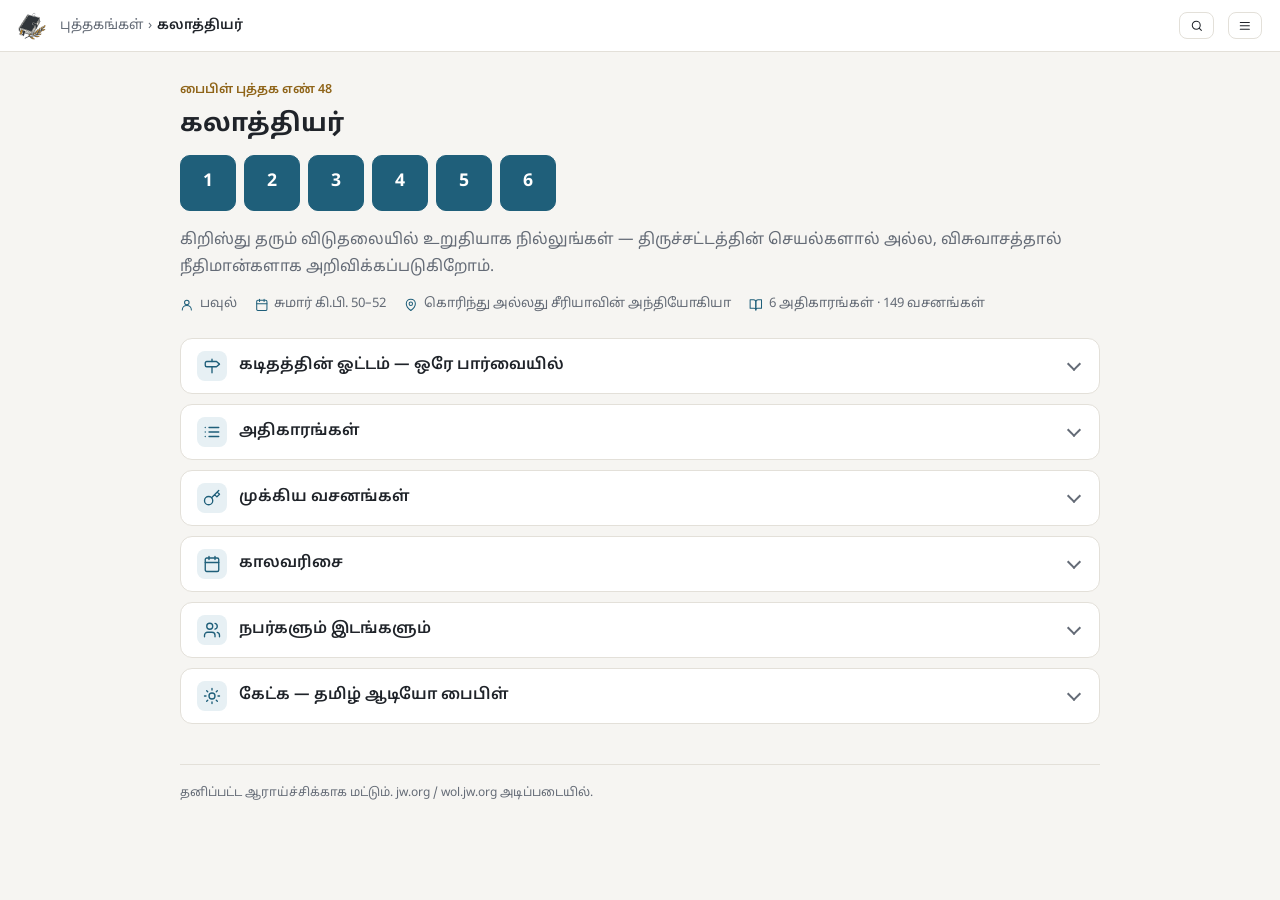
==== books/galatians/index.html @ 686ac588 "Menu (☰) replaces Aa: reload page and home buttons above the reading settings Co-Authored-By: Claude" ====
<!doctype html>
<html lang="ta">
<head>
<meta charset="utf-8">
<meta name="build" content="8e9b7fd8b3">
<meta name="viewport" content="width=device-width,initial-scale=1">
<title>கலாத்தியர் — ஆய்வு</title>
<meta name="description" content="கலாத்தியர் புத்தகம் — முழுக் கண்ணோட்டம்: வாதத்தின் ஓட்டம், அதிகாரங்கள், முக்கிய வசனங்கள், காலவரிசை, நபர்கள்">
<link rel="icon" type="image/png" href="../../assets/brand/favicon-64.png">
<link rel="manifest" href="../../manifest.webmanifest">
<meta name="theme-color" content="#f6f5f2">
<link rel="apple-touch-icon" href="../../assets/brand/apple-touch-icon.png">
<link rel="preconnect" href="https://fonts.googleapis.com"><link rel="preconnect" href="https://fonts.gstatic.com" crossorigin>
<link href="https://fonts.googleapis.com/css2?family=Noto+Sans+Tamil:wght@400;500;600;700&display=swap" rel="stylesheet">
<link rel="stylesheet" href="../../assets/style.css?v=4db9609f">
<script src="../../assets/app.js?v=6d97bc61"></script>
</head>
<body data-book="48">
<header class="bar"><a class="brand" href="../../" aria-label="முகப்பு"><img src="../../assets/brand/logo-96.png" alt="" width="28" height="28"></a><nav class="crumbs"><a class="c-home" href="../../">புத்தகங்கள்</a><span class="sep c-home">›</span><b>கலாத்தியர்</b></nav><div class="spacer"></div><button class="icon-btn" id="search-btn" aria-label="தேடு"><i data-i="search"></i></button><button class="icon-btn" id="reader-btn" aria-label="மெனு"><i data-i="menu"></i></button></header>
<main class="page">
<div class="book-hero">
  <div>
    <div class="eyebrow">பைபிள் புத்தக எண் 48</div>
    <h1>கலாத்தியர்</h1>
<nav class="chapters chapters-top" aria-label="அதிகாரங்கள்"><a href="1.html">1</a><a href="2.html">2</a><a href="3.html">3</a><a href="4.html">4</a><a href="5.html">5</a><a href="6.html">6</a></nav>
    <div id="continue" class="continue inline" hidden></div>
    <p class="lead">கிறிஸ்து தரும் விடுதலையில் உறுதியாக நில்லுங்கள் — திருச்சட்டத்தின் செயல்களால் அல்ல, விசுவாசத்தால் நீதிமான்களாக அறிவிக்கப்படுகிறோம்.</p>
    <div class="meta"><span><i data-i="user"></i>பவுல்</span><span><i data-i="calendar"></i>சுமார் கி.பி. 50–52</span><span><i data-i="pin"></i>கொரிந்து அல்லது சீரியாவின் அந்தியோகியா</span><span><i data-i="book"></i>6 அதிகாரங்கள் · 149 வசனங்கள்</span></div>
  </div>
</div>

<details class="sec"><summary><h2><i data-i="milestone"></i>கடிதத்தின் ஓட்டம் — ஒரே பார்வையில்</h2></summary>
<div class="sec-body"><div class="flow">
  <a class="flow-step" href="1.html"><small>அதிகாரங்கள் 1–2</small><b>பவுலின் அதிகாரம்</b><span>என் செய்தி மனிதரிடமிருந்து அல்ல, இயேசுவிடமிருந்து வந்தது. எருசலேம் “தூண்களும்” அதை ஏற்றுக்கொண்டார்கள். பேதுரு தடுமாறியபோதும் சத்தியம் மாறவில்லை.</span></a>
  <a class="flow-step" href="3.html"><small>அதிகாரங்கள் 3–4</small><b>திருச்சட்டம் அல்ல, விசுவாசம்</b><span>ஆபிரகாம் விசுவாசத்தால் நீதிமானானார். வாக்குக் கொடுக்கப்பட்ட சந்ததி கிறிஸ்து. திருச்சட்டம் ஒரு “பாதுகாவலர்” மட்டுமே. நாம் அடிமைகள் அல்ல, மகன்கள்.</span></a>
  <a class="flow-step" href="5.html"><small>அதிகாரங்கள் 5–6</small><b>சுதந்திரத்தை எப்படிப் பயன்படுத்துவது</b><span>சுதந்திரம் பாவத்துக்குச் சாக்கு அல்ல. கடவுளுடைய சக்தியின் கனிகள், ஒருவர் சுமையை ஒருவர் சுமப்பது, விதைப்பதையே அறுப்பது.</span></a>
</div>
<p class="small muted">அமைப்பு: <a class="src" data-src="si-48" href="https://wol.jw.org/ta/wol/d/r122/lp-tl/1101990109">si 217-220</a> <a class="src" data-src="nwtsty-48-1" href="https://wol.jw.org/en/wol/b/r1/lp-e/nwtsty/48/1">nwtsty</a></p></div>
</details>
<details class="sec"><summary><h2><i data-i="list"></i>அதிகாரங்கள்</h2></summary>
<div class="sec-body"><div class="ccards"><a class="ccard" href="1.html"><span class="cnum">1</span><div><h3>ஒரே ஒரு நல்ல செய்திதான் — அது கடவுளிடமிருந்து வந்தது</h3><p>பவுல் தன் அப்போஸ்தல அதிகாரத்தையும், தன் நல்ல செய்தி கிறிஸ்துவிடமிருந்து வந்தது என்பதையும் தன் வாழ்க்கையையே சான்றாக வைத்து நிரூபிக்கிறார்.</p></div></a><a class="ccard" href="2.html"><span class="cnum">2</span><div><h3>ஒரே நல்ல செய்தி, ஒரே சபை — விசுவாசத்தால் மட்டுமே நீதிமான்கள்</h3><p>எருசலேம் “தூண்கள்” பவுலின் செய்தியை ஏற்றுக்கொண்டார்கள்; அந்தியோகியாவில் பேதுரு தடுமாறியபோது பவுல் அவரைத் திருத்தினார்; பிறகு கடிதத்தின் மையக் கருத்து: திருச்சட்டத்தின் செயல்களால் அல்ல, கிறிஸ்துவின் மீதுள்ள விசுவாசத்தால்தான் நீதிமான்களாக ஏற்றுக்கொள்ளப்படுகிறோம்.</p></div></a><a class="ccard" href="3.html"><span class="cnum">3</span><div><h3>திருச்சட்டத்தால் அல்ல, விசுவாசத்தால் — வாக்குக் கொடுக்கப்பட்ட சந்ததி கிறிஸ்துதான்</h3><p>ஆபிரகாம் முதல் கிறிஸ்து வரை யெகோவா தன் வாக்குறுதியைக் காத்தார். திருச்சட்டம் அந்த வாக்குறுதியை ரத்து செய்யவில்லை; மக்களைக் கிறிஸ்துவிடம் வழிநடத்திய ஒரு “பாதுகாவலர்” மட்டுமே.</p></div></a><a class="ccard" href="4.html"><span class="cnum">4</span><div><h3>அடிமைகள் அல்ல, மகன்கள் — சுதந்திரப் பெண்ணின் பிள்ளைகள்</h3><p>குறித்த காலத்தில் கடவுள் தன் மகனை அனுப்பி, திருச்சட்டத்தின்கீழ் இருந்தவர்களை விடுவித்து மகன்களாகத் தத்தெடுத்தார். அப்படியிருக்க, மறுபடியும் அடிமைத்தனத்துக்கு ஏன் திரும்ப வேண்டும்? — ஒரு அப்பாவின் உருக்கத்தோடு பவுல் கேட்கிறார்.</p></div></a><a class="ccard" href="5.html"><span class="cnum">5</span><div><h3>சுதந்திரத்தில் உறுதியாக நில்லுங்கள் — கடவுளுடைய சக்தி காட்டுகிற வழியில் நடங்கள்</h3><p>திருச்சட்டத்தின் நுகத்தடிக்குத் திரும்ப வேண்டாம்; ஆனால் சுதந்திரத்தைப் பாவ ஆசைக்குச் சாக்காகவும் ஆக்க வேண்டாம். அன்பும், கடவுளுடைய சக்தியால் உண்டாகிற குணங்களும்தான் உண்மையான சுதந்திரத்தின் அடையாளம்.</p></div></a><a class="ccard" href="6.html"><span class="cnum">6</span><div><h3>ஒருவர் சுமையை ஒருவர் சுமப்போம் — விதைப்பதையே அறுப்போம்</h3><p>கிறிஸ்தவ விடுதலை சுயநலத்துக்கு அல்ல, அன்புக்கு. பவுல் கடிதத்தைத் தன் கைப்பட முடிக்கிறார்: விருத்தசேதனம் அல்ல, “புதிய படைப்பாக” ஆவதுதான் முக்கியம்.</p></div></a></div></div>
</details>
<details class="sec"><summary><h2><i data-i="key"></i>முக்கிய வசனங்கள்</h2></summary>
<div class="sec-body"><div class="keyverses">
  <div class="card"><b>1:8</b> வேறொரு நல்ல செய்தியைச் சொல்பவன் — தேவதூதனே ஆனாலும் — சபிக்கப்பட்டவன்.</div>
  <div class="card"><b>2:16</b> திருச்சட்டத்தின் செயல்களால் அல்ல, கிறிஸ்து இயேசுவின் மேலுள்ள விசுவாசத்தால் நீதிமான்களாக அறிவிக்கப்படுகிறோம்.</div>
  <div class="card"><b>2:20</b> கடவுளுடைய மகன் என்மேல் அன்பு காட்டி எனக்காகத் தன்னையே கொடுத்தார்.</div>
  <div class="card"><b>3:16, 29</b> வாக்குக் கொடுக்கப்பட்ட சந்ததி கிறிஸ்து; கிறிஸ்துவுக்குச் சொந்தமானவர்களும் ஆபிரகாமின் சந்ததி.</div>
  <div class="card"><b>4:4</b> குறித்த காலம் வந்தபோது கடவுள் தன் மகனை அனுப்பினார்.</div>
  <div class="card"><b>5:1</b> சுதந்திரமாக இருப்பதற்காகத்தான் கிறிஸ்து நம்மை விடுதலை செய்தார்; உறுதியாக நிலைத்திருங்கள்.</div>
  <div class="card"><b>5:22, 23</b> கடவுளுடைய சக்தியால் உண்டாகும் குணங்கள் — அன்பு, சந்தோஷம், சமாதானம்…</div>
  <div class="card"><b>6:2, 5</b> ஒருவருடைய பாரத்தை ஒருவர் சுமந்துகொள்ளுங்கள்… ஒவ்வொருவரும் தன்னுடைய சுமையைச் சுமக்க வேண்டும்.</div>
  <div class="card"><b>6:7</b> ஒருவன் எதை விதைக்கிறானோ அதையே அறுவடை செய்வான்.</div>
</div>
<p class="small muted">வசன எண்ணைத் தொட்டால் முழு வசனம் தெரியும் (புதிய உலக மொழிபெயர்ப்பு).</p></div>
</details>
<details class="sec"><summary><h2><i data-i="calendar"></i>காலவரிசை</h2></summary>
<div class="sec-body"><div class="card"><ol class="timeline">
  <li><div class="when">~33–34</div><div class="what"><b>தமஸ்கு வழியில் சவுல் மாறுகிறார்</b><span>கலா 1:15, 16 · அப் 9</span></div></li>
  <li><div class="when">~36</div><div class="what"><b>எருசலேம்: கேபாவோடு 15 நாட்கள்</b><span>கலா 1:18</span></div></li>
  <li><div class="when">~47–48</div><div class="what"><b>முதல் மிஷனரி பயணம் — கலாத்திய சபைகள் உருவாகின்றன</b><span>அப் 13, 14</span></div></li>
  <li><div class="when">~49</div><div class="what"><b>எருசலேம் தீர்மானம்; அந்தியோகியாவில் பேதுருவைத் திருத்துதல்</b><span>கலா 2:1-14 · அப் 15</span></div></li>
  <li class="key"><div class="when">~50–52</div><div class="what"><b>கலாத்தியர் கடிதம் எழுதப்படுகிறது</b><span>கொரிந்து அல்லது சீரியாவின் அந்தியோகியா</span></div></li>
</ol></div></div>
</details>
<details class="sec"><summary><h2><i data-i="users"></i>நபர்களும் இடங்களும்</h2></summary>
<div class="sec-body"><p class="small muted">படத்தைத் தொட்டால் விவரங்கள் தெரியும்.</p>
<h3 class="pgroup">நபர்கள்</h3><div class="pgrid"><button class="pcard" data-person="paul"><img class="avatar" data-person="paul" data-role="good" src="../../assets/icons/people/paul.jpg" alt="" loading="lazy"><span>பவுல்</span></button><button class="pcard" data-person="peter"><img class="avatar" data-person="peter" data-role="good" src="../../assets/icons/people/peter.jpg" alt="" loading="lazy"><span>கேபா</span></button><button class="pcard" data-person="james"><img class="avatar" data-person="james" data-role="good" src="../../assets/icons/people/james.jpg" alt="" loading="lazy"><span>யாக்கோபு</span></button><button class="pcard" data-person="barnabas"><img class="avatar" data-person="barnabas" data-role="good" src="../../assets/icons/people/barnabas.jpg" alt="" loading="lazy"><span>பர்னபா</span></button><button class="pcard" data-person="ananias"><img class="avatar" data-person="ananias" data-role="good" src="../../assets/icons/people/ananias.jpg" alt="" loading="lazy"><span>அனனியா</span></button><button class="pcard" data-person="titus"><img class="avatar" data-person="titus" data-role="good" src="../../assets/icons/people/titus.jpg" alt="" loading="lazy"><span>தீத்து</span></button><button class="pcard" data-person="john"><img class="avatar" data-person="john" data-role="good" src="../../assets/icons/people/john.jpg" alt="" loading="lazy"><span>யோவான்</span></button><button class="pcard" data-person="abraham"><img class="avatar" data-person="abraham" data-role="good" src="../../assets/icons/people/abraham.jpg" alt="" loading="lazy"><span>ஆபிரகாம்</span></button><button class="pcard" data-person="moses"><img class="avatar" data-person="moses" data-role="good" src="../../assets/icons/people/moses.jpg" alt="" loading="lazy"><span>மோசே</span></button><button class="pcard" data-person="sarah"><img class="avatar" data-person="sarah" data-role="good" src="../../assets/icons/people/sarah.jpg" alt="" loading="lazy"><span>சாராள்</span></button><button class="pcard" data-person="hagar"><img class="avatar" data-person="hagar" data-role="neutral" src="../../assets/icons/people/hagar.jpg" alt="" loading="lazy"><span>ஆகார்</span></button><button class="pcard" data-person="ishmael"><img class="avatar" data-person="ishmael" data-role="bad" src="../../assets/icons/people/ishmael.jpg" alt="" loading="lazy"><span>இஸ்மவேல்</span></button><button class="pcard" data-person="isaac"><img class="avatar" data-person="isaac" data-role="good" src="../../assets/icons/people/isaac.jpg" alt="" loading="lazy"><span>ஈசாக்கு</span></button><button class="pcard" data-person="judaizers"><img class="avatar" data-person="judaizers" data-role="bad" src="../../assets/icons/people/judaizers.jpg" alt="" loading="lazy"><span>யூத மதவாதிகள்</span></button></div><h3 class="pgroup">இடங்கள்</h3><div class="pgrid"><button class="pcard" data-person="galatia"><img class="avatar place" data-person="galatia" data-role="neutral" src="../../assets/icons/places/galatia.jpg" alt="" loading="lazy"><span>கலாத்தியா</span></button><button class="pcard" data-person="arabia"><img class="avatar place" data-person="arabia" data-role="neutral" src="../../assets/icons/places/arabia.jpg" alt="" loading="lazy"><span>அரேபியா</span></button><button class="pcard" data-person="damascus"><img class="avatar place" data-person="damascus" data-role="neutral" src="../../assets/icons/places/damascus.jpg" alt="" loading="lazy"><span>தமஸ்கு</span></button><button class="pcard" data-person="jerusalem"><img class="avatar place" data-person="jerusalem" data-role="neutral" src="../../assets/icons/places/jerusalem.jpg" alt="" loading="lazy"><span>எருசலேம்</span></button><button class="pcard" data-person="tarsus"><img class="avatar place" data-person="tarsus" data-role="neutral" src="../../assets/icons/places/tarsus.jpg" alt="" loading="lazy"><span>தர்சு</span></button><button class="pcard" data-person="antioch"><img class="avatar place" data-person="antioch" data-role="neutral" src="../../assets/icons/places/antioch.jpg" alt="" loading="lazy"><span>அந்தியோகியா</span></button><button class="pcard" data-person="sinai"><img class="avatar place" data-person="sinai" data-role="neutral" src="../../assets/icons/places/sinai.jpg" alt="" loading="lazy"><span>சீனாய் மலை</span></button><button class="pcard" data-person="lystra"><img class="avatar place" data-person="lystra" data-role="neutral" src="../../assets/icons/places/lystra.jpg" alt="" loading="lazy"><span>லீஸ்திரா</span></button></div></div>
</details>
<details class="sec"><summary><h2><i data-i="sun"></i>கேட்க — தமிழ் ஆடியோ பைபிள்</h2></summary>
<div class="sec-body"><div class="audio-list" id="audio-list"></div>
<p class="small muted">ஆடியோ: jw.org — புதிய உலக மொழிபெயர்ப்பு (தமிழ்).</p></div>
</details>
<footer>தனிப்பட்ட ஆராய்ச்சிக்காக மட்டும். jw.org / wol.jw.org அடிப்படையில்.</footer>
</main>
</body>
</html>
---- assets/style.css ----
/* ================= tokens ================= */
:root{
  --bg:#f6f5f2; --pane:#ffffff; --soft:#f1efea; --text:#1f2329; --muted:#646b76; --line:#e3e0d9;
  --accent:#1f5f7a; --accent-soft:#e7f0f4; --gold:#8f6418; --gold-soft:#f6eedd; --hl:#fff3cf;
  --warn:#94402e; --warn-soft:#f7e6e1; --ok:#2f6b4f; --ok-soft:#e5f1ea;
  --map-sea:#dbe9f0; --map-land:#f1ede3; --map-line:#a9b4bd;
  --sans:'Noto Sans Tamil',system-ui,sans-serif; --fs:15.5px; --lh:1.75; --r:12px;
}
:root[data-theme="sepia"]{--bg:#efe6d2;--pane:#f8f1e1;--soft:#ebe0c7;--text:#3b2f22;--muted:#6e5f4b;--line:#dccdae;--accent:#7a4a1f;--accent-soft:#efe1c6;--gold:#8a5a12;--gold-soft:#efe0bf;--hl:#f3dfa6;--warn:#8e3b22;--warn-soft:#f0d9c8;--ok:#4f6a2f;--ok-soft:#e5e6c8;--map-sea:#e3dcc4;--map-land:#f8f1de;--map-line:#b9a888}
@media (prefers-color-scheme:dark){:root:not([data-theme]){--bg:#121519;--pane:#191d22;--soft:#21262d;--text:#e4e7eb;--muted:#99a2ad;--line:#2c323a;--accent:#7cc0d8;--accent-soft:#16303a;--gold:#d8b062;--gold-soft:#2d2617;--hl:#3a3220;--warn:#ee9c86;--warn-soft:#3a231d;--ok:#8fcfa9;--ok-soft:#18302a;--map-sea:#1d2c35;--map-land:#262a2f;--map-line:#45505a}}
:root[data-theme="dark"]{--bg:#121519;--pane:#191d22;--soft:#21262d;--text:#e4e7eb;--muted:#99a2ad;--line:#2c323a;--accent:#7cc0d8;--accent-soft:#16303a;--gold:#d8b062;--gold-soft:#2d2617;--hl:#3a3220;--warn:#ee9c86;--warn-soft:#3a231d;--ok:#8fcfa9;--ok-soft:#18302a;--map-sea:#1d2c35;--map-land:#262a2f;--map-line:#45505a}
:root[data-size="1"]{--fs:14px} :root[data-size="3"]{--fs:17px} :root[data-size="4"]{--fs:18.5px}
:root[data-spacing="relaxed"]{--lh:2}

/* ================= base ================= */
*{box-sizing:border-box}
html,body{height:100%}
body{margin:0;background:var(--bg);color:var(--text);font:400 var(--fs)/var(--lh) var(--sans);-webkit-text-size-adjust:100%}
body.noscroll{overflow:hidden}
a{color:var(--accent);text-underline-offset:3px}
h1,h2,h3,h4{line-height:1.45;font-weight:700}
p{margin:.6em 0}
img{max-width:100%;height:auto;display:block}
.muted{color:var(--muted)} .small{font-size:.86em}
.i{width:1.05em;height:1.05em;stroke:currentColor;fill:none;stroke-width:1.8;stroke-linecap:round;stroke-linejoin:round;vertical-align:-.16em;flex:none}

/* ================= app bar ================= */
.bar{position:sticky;top:0;z-index:30;display:flex;align-items:center;gap:14px;height:52px;padding:0 18px;background:var(--pane);border-bottom:1px solid var(--line)}
.crumbs{font-size:13.5px;color:var(--muted);white-space:nowrap;overflow:hidden;text-overflow:ellipsis}
.crumbs a{color:var(--muted);text-decoration:none}
.crumbs a:hover{color:var(--accent)}
.crumbs b{color:var(--text);font-weight:600}
.chsel{display:flex;gap:4px}
.chsel a,.chsel span{width:30px;height:30px;display:grid;place-items:center;border-radius:8px;font:600 13px var(--sans);text-decoration:none;color:var(--muted)}
.chsel a:hover{background:var(--soft)}
.chsel a.on{background:var(--accent);color:var(--pane)}
.chsel span{opacity:.35}
.spacer{flex:1}
.icon-btn{display:inline-flex;align-items:center;gap:6px;border:1px solid var(--line);background:var(--pane);color:var(--text);border-radius:8px;padding:6px 10px;font:500 13px var(--sans);cursor:pointer;line-height:1.2}
.icon-btn:hover{border-color:var(--accent);color:var(--accent)}
.icon-btn.ghost{border-color:transparent;background:transparent}

/* reader panel */
.reader-panel{position:fixed;right:16px;top:58px;z-index:60;max-height:calc(100vh - 80px);overflow:auto;width:min(320px,calc(100vw - 32px));background:var(--pane);border:1px solid var(--line);border-radius:var(--r);box-shadow:0 12px 40px rgba(0,0,0,.16);padding:14px;font-size:14px;line-height:1.4}
.rp-row{display:flex;flex-direction:column;gap:6px;margin-bottom:12px}
.rp-row:last-child{margin-bottom:0}
.rp-label{font-size:12px;color:var(--muted);font-weight:600}
.seg{display:flex;border:1px solid var(--line);border-radius:8px;overflow:hidden}
.seg button{flex:1;border:0;background:transparent;color:var(--text);padding:7px 4px;font:inherit;cursor:pointer;border-right:1px solid var(--line)}
.seg button:last-child{border-right:0}
.seg button.on{background:var(--accent);color:var(--pane)}
.seg .fs1{font-size:12px}.seg .fs2{font-size:14px}.seg .fs3{font-size:16px}.seg .fs4{font-size:18px}

/* ================= two-pane shell ================= */
body.app{display:flex;flex-direction:column;height:100vh;height:100dvh;overflow:hidden}
.shell{flex:1;display:grid;grid-template-columns:minmax(320px,36%) 1fr;min-height:0}
.verses{border-right:1px solid var(--line);background:var(--pane);overflow:auto;min-height:0}
.content{overflow:auto;min-height:0}
.pane-head{position:sticky;top:0;z-index:2;background:var(--pane);border-bottom:1px solid var(--line);padding:10px 20px;display:flex;align-items:center;gap:10px;font-size:13px;color:var(--muted)}
.pane-head b{color:var(--text);font-weight:600}
.pane-head a{margin-left:auto;display:inline-flex;gap:5px;align-items:center;text-decoration:none;font-size:12.5px}
.vgroup{padding:4px 20px 8px}
.vgroup-title{font-weight:600;font-size:12px;color:var(--gold);margin:14px 0 4px;letter-spacing:.02em}
.verse{display:flex;gap:10px;padding:6px 10px;margin:0 -10px;border-radius:8px;cursor:pointer;transition:background .15s}
.verse:hover{background:var(--soft)}
.verse.hl{background:var(--hl)}
.verse .n{font-weight:700;font-size:11.5px;line-height:2.4;color:var(--accent);min-width:18px;text-align:right;flex:none}
.verse p{margin:0}

.chead{position:sticky;top:0;z-index:5;background:var(--bg);padding:18px 32px 0}
.chead h1{margin:0;font-size:1.35em}
.chead .lead{margin:2px 0 0;color:var(--muted);font-size:.9em}
.tabs{display:flex;gap:2px;margin-top:12px;border-bottom:1px solid var(--line);overflow-x:auto;scrollbar-width:none}
.tabs::-webkit-scrollbar{display:none}
.tabs button{border:0;background:none;padding:9px 11px;font:600 13.5px var(--sans);color:var(--muted);border-bottom:2px solid transparent;margin-bottom:-1px;cursor:pointer;white-space:nowrap;display:inline-flex;gap:6px;align-items:center}
.tabs button:hover{color:var(--text)}
.tabs button.on{color:var(--accent);border-color:var(--accent)}
.tabs .mob{display:none}
.view{display:none;padding:18px 32px 64px;max-width:920px}
.view.on{display:block}
.view>h2{font-size:1.12em;margin:1.8em 0 .5em;display:flex;align-items:center;gap:8px}
.view>h2:first-child{margin-top:.4em}
.view>h2 .i{color:var(--accent)}
.view h3{font-size:1em;margin:1.4em 0 .4em}
.intro{color:var(--muted);font-size:.92em;margin-top:0}

@media (max-width:860px){
  .shell{grid-template-columns:1fr}
  .verses{display:none}
  .tabs .mob{display:inline-flex}
  .chead{padding:10px 16px 0}
  .chead h1{font-size:1.08em}
  .chead .lead{display:none}
  .view{padding:14px 16px 64px}
  .chsel{display:none}
  .bar{padding:0 12px;gap:8px}
  .mob-back{display:flex!important}
}
.mob-back{display:none;position:sticky;bottom:0;padding:10px 16px;background:var(--pane);border-top:1px solid var(--line)}

/* ================= blocks ================= */
.card{background:var(--pane);border:1px solid var(--line);border-radius:var(--r);padding:16px 18px;margin:12px 0}
.label{font-weight:700;font-size:.78em;color:var(--gold);display:block;letter-spacing:.02em}
.callout{border-left:3px solid var(--accent);background:var(--accent-soft);padding:10px 14px;border-radius:0 8px 8px 0;margin:14px 0}
.callout.gold{border-color:var(--gold);background:var(--gold-soft)}
.callout.warn{border-color:var(--warn);background:var(--warn-soft)}
.callout.ok{border-color:var(--ok);background:var(--ok-soft)}
.callout>b:first-child{display:flex;align-items:center;gap:6px;font-size:.88em;margin-bottom:2px}
.grid2{display:grid;grid-template-columns:repeat(auto-fit,minmax(min(100%,260px),1fr));gap:10px}
.grid2 .card{margin:0}
.kp{display:flex;gap:12px}
.kp .num{font-weight:700;font-size:.85em;color:var(--accent);min-width:22px;line-height:1.9}
.kp h4{margin:0 0 2px;font-size:.95em}
.kp p{margin:0;font-size:.9em;color:var(--muted)}
.structure{display:flex;border-radius:10px;overflow:hidden;border:1px solid var(--line);margin:10px 0;font-size:12.5px;line-height:1.35}
.structure button{border:0;font:inherit;text-align:left;padding:9px 10px;background:var(--pane);color:var(--text);border-right:1px solid var(--line);cursor:pointer}
.structure button:nth-child(even){background:var(--soft)}
.structure button:last-child{border-right:0}
.structure button:hover{color:var(--accent)}
.structure b{display:block;color:var(--accent)}
@media(max-width:560px){.structure{flex-direction:column}.structure button{flex:auto!important;border-right:0;border-bottom:1px solid var(--line)}}
.facts{display:grid;gap:10px;grid-template-columns:repeat(auto-fit,minmax(min(100%,240px),1fr));margin:12px 0}
.fact{display:flex;gap:12px;background:var(--pane);border:1px solid var(--line);border-radius:var(--r);padding:12px 14px;min-width:0}
.fact .i{width:20px;height:20px;color:var(--accent);margin-top:3px}
.fact small{display:block;font-weight:600;font-size:11.5px;color:var(--muted)}
.fact div{font-size:.92em;line-height:1.6;min-width:0}

/* story (question chapters) */
.story{counter-reset:st}
.st{background:var(--pane);border:1px solid var(--line);border-radius:var(--r);margin:14px 0;overflow:hidden}
.st-head{display:flex;gap:12px;align-items:flex-start;padding:14px 18px 0}
.st-head .q{counter-increment:st;flex:none;width:30px;height:30px;border-radius:50%;background:var(--accent);color:var(--pane);display:grid;place-items:center;font-weight:700;font-size:13px;margin-top:2px}
.st-head .q::before{content:counter(st)}
.st-head h3{margin:0;font-size:1.02em}
.st-head .when{display:block;font-size:12px;color:var(--gold);font-weight:600}
.st-body{padding:2px 18px 14px 60px}
.st-body p{margin:.5em 0}
.st-body figure{margin:10px 0}
.evidence{display:flex;flex-wrap:wrap;gap:6px;margin:10px 0 2px;font-size:12.5px;align-items:center}
.evidence>span{color:var(--muted);font-weight:600}
.reflect{display:flex;gap:8px;align-items:flex-start;background:var(--gold-soft);border-radius:8px;padding:8px 12px;margin-top:10px;font-size:.93em}
.reflect .i{color:var(--gold);margin-top:5px}
@media (max-width:600px){.st-body{padding-left:18px}}

/* Jehovah qualities */
.quality{display:grid;grid-template-columns:44px 1fr;gap:14px;background:var(--pane);border:1px solid var(--line);border-radius:var(--r);padding:14px 16px;margin:10px 0}
.quality .qi{width:44px;height:44px;border-radius:12px;background:var(--accent-soft);color:var(--accent);display:grid;place-items:center}
.quality .qi .i{width:22px;height:22px}
.quality h3{margin:0;font-size:1em}
.quality p{margin:.35em 0;font-size:.95em}
.quality .tag{font-size:12px;color:var(--gold);font-weight:600}

/* chain */
.chain{list-style:none;padding:0;margin:14px 0}
.chain li{position:relative;padding:0 0 16px 44px}
.chain li::before{content:"";position:absolute;left:15px;top:30px;bottom:0;width:2px;background:var(--line)}
.chain li:last-child::before{display:none}
.chain .dot{position:absolute;left:0;top:0;width:32px;height:32px;border-radius:50%;display:grid;place-items:center;background:var(--accent-soft);color:var(--accent);border:1px solid var(--line)}
.chain .dot .i{width:16px;height:16px}
.chain li.here .dot{background:var(--accent);color:var(--pane)}
.chain b{display:block}
.chain span{font-size:.92em;color:var(--muted)}

/* connections */
.links{display:grid;gap:8px;margin:10px 0}
.link-row{display:grid;grid-template-columns:170px 1fr;gap:14px;padding:10px 14px;background:var(--pane);border:1px solid var(--line);border-radius:10px;font-size:.93em}
.link-row>b{color:var(--accent)}
@media (max-width:600px){.link-row{grid-template-columns:1fr;gap:2px}}

/* verse study */
.part{display:flex;align-items:baseline;gap:10px;margin:1.6em 0 .3em;font-weight:600}
.part:first-of-type{margin-top:.6em}
.part small{font-weight:700;font-size:11.5px;color:var(--gold)}
details.vs{background:var(--pane);border:1px solid var(--line);border-radius:var(--r);margin:8px 0;scroll-margin-top:140px;transition:border-color .15s,box-shadow .15s}
details.vs.hl{border-color:var(--accent);box-shadow:0 0 0 3px var(--accent-soft)}
details.vs>summary{cursor:pointer;list-style:none;padding:12px 16px;display:flex;gap:12px;align-items:baseline}
details.vs>summary::-webkit-details-marker{display:none}
details.vs>summary::after{content:"";margin-left:auto;width:7px;height:7px;border-right:2px solid var(--muted);border-bottom:2px solid var(--muted);transform:rotate(45deg);flex:none;position:relative;top:-3px}
details.vs[open]>summary::after{transform:rotate(-135deg);top:2px}
.vref{font-weight:700;font-size:12.5px;color:var(--accent);white-space:nowrap;min-width:52px}
.vtitle{font-weight:600}
.vbody{padding:2px 18px 14px 80px;font-size:.96em}
.vbody h4{margin:1em 0 .2em;font-size:.8em;letter-spacing:.02em;color:var(--gold)}
.vbody ul{padding-left:1.1em;margin:.3em 0}
.vbody li{margin:.3em 0}
@media (max-width:600px){.vbody{padding-left:16px}}
.greek{background:var(--soft);border-radius:8px;padding:9px 12px;margin:10px 0;font-size:.94em}
.gw{font-weight:700;font-style:italic}
.quote{border-left:3px solid var(--gold);padding:2px 12px;margin:12px 0;font-weight:500}

/* figures & map */
figure{margin:14px 0;background:var(--pane);border:1px solid var(--line);border-radius:var(--r);overflow:hidden}
figure img{width:100%;background:var(--soft)}
figcaption{padding:10px 14px;font-size:.85em;color:var(--muted);line-height:1.6}
figcaption b{color:var(--text);display:block}
.fig-row{display:grid;grid-template-columns:repeat(auto-fit,minmax(min(100%,260px),1fr));gap:12px;margin:14px 0}
.fig-row figure{margin:0}
.map-svg{display:block;width:100%;height:auto;background:var(--map-sea)}
.map-svg .land{fill:var(--map-land);stroke:var(--map-line);stroke-width:1.2}
.map-svg .region{font:600 20px var(--sans);fill:var(--muted);letter-spacing:.12em}
.map-svg .city circle{fill:var(--pane);stroke:var(--text);stroke-width:2.5;r:7px}
.map-svg .city text{font:600 23px var(--sans);fill:var(--text);paint-order:stroke;stroke:var(--map-land);stroke-width:4px;stroke-linejoin:round}
.map-svg .city.sea text{stroke:var(--map-sea)}
.map-svg .city.later circle{fill:var(--gold);stroke:var(--gold)}
.map-svg .route{fill:none;stroke:var(--accent);stroke-width:4;stroke-dasharray:7 6}
.map-svg .route.r2{stroke:var(--warn)}
.map-svg .step circle{fill:var(--accent);r:16px}
.map-svg .step.r2 circle{fill:var(--warn)}
.map-svg .step text{font:700 19px var(--sans);fill:#fff;text-anchor:middle;dominant-baseline:central}
.map-legend{list-style:none;margin:0;padding:10px 14px;display:grid;gap:6px;font-size:.88em;border-top:1px solid var(--line)}
.map-legend li{display:flex;gap:10px;align-items:baseline}
.map-legend .n{flex:none;width:22px;height:22px;border-radius:50%;background:var(--accent);color:#fff;font:700 12px/22px var(--sans);text-align:center}
.map-legend .n.r2{background:var(--warn)} .map-legend .n.g{background:var(--gold)}

/* timeline */
.timeline{list-style:none;padding:0;margin:0;position:relative}
.timeline::before{content:"";position:absolute;left:83px;top:8px;bottom:8px;width:2px;background:var(--line)}
.timeline li{position:relative;display:grid;grid-template-columns:72px 1fr;gap:24px;padding:0 0 16px}
.timeline li::before{content:"";position:absolute;left:77px;top:9px;width:10px;height:10px;border-radius:50%;background:var(--bg);border:2px solid var(--accent)}
.timeline li.key::before{background:var(--gold);border-color:var(--gold);width:14px;height:14px;left:75px;top:7px}
.timeline li.ch::before{background:var(--accent)}
.timeline .when{font-weight:700;font-size:12.5px;color:var(--accent);text-align:right;padding-top:2px}
.timeline li.key .when{color:var(--gold)}
.timeline .what b{display:block}
.timeline .what span{font-size:.88em;color:var(--muted)}

/* tables & qa */
.table-wrap{overflow-x:auto;border:1px solid var(--line);border-radius:var(--r);background:var(--pane)}
table{border-collapse:collapse;width:100%;font-size:.9em}
th,td{border-bottom:1px solid var(--line);padding:8px 12px;text-align:left;vertical-align:top}
tr:last-child td{border-bottom:0}
th{background:var(--soft);font-size:12px}
details.qa{border-bottom:1px solid var(--line);padding:10px 0}
details.qa:last-child{border-bottom:0}
details.qa summary{cursor:pointer;font-weight:600}
details.qa p{color:var(--muted);margin:.4em 0 0}

/* refs & sources */
a.ref{text-decoration:none;border-bottom:1px dotted currentColor;white-space:nowrap}
a.ref:hover{border-bottom-style:solid}
.src{display:inline-flex;align-items:center;gap:4px;font:500 11px/1.7 var(--sans);padding:0 7px;margin:0 2px;border-radius:6px;background:var(--soft);border:1px solid var(--line);color:var(--muted);text-decoration:none;white-space:nowrap;vertical-align:.1em}
a.src:hover{color:var(--accent);border-color:var(--accent)}

/* popup */
.pop{position:fixed;inset:0;z-index:100;display:flex;align-items:center;justify-content:center;padding:16px}
.pop[hidden]{display:none}
.pop-backdrop{position:absolute;inset:0;background:rgba(10,14,18,.4)}
.pop-card{position:relative;width:min(600px,100%);max-height:78vh;display:flex;flex-direction:column;background:var(--pane);color:var(--text);border-radius:14px;box-shadow:0 20px 60px rgba(0,0,0,.3);animation:popin .15s ease-out;font-size:15px;line-height:1.75}
@keyframes popin{from{transform:translateY(6px);opacity:0}to{transform:none;opacity:1}}
.pop-head{display:flex;align-items:center;gap:10px;padding:10px 10px 10px 18px;border-bottom:1px solid var(--line)}
.pop-title{flex:1;display:flex;align-items:center;gap:8px;font-weight:600;font-size:14px;color:var(--accent)}
.pop-body{padding:6px 20px 8px;overflow-y:auto}
.pop-h{margin:.6em 0 .2em;font-size:15px}
.pv{margin:.55em 0}
.pv sup{font-weight:700;font-size:11px;color:var(--accent);margin-right:5px}
.pop-note{font-size:12px;color:var(--muted)}
.pop-foot{padding:10px 16px;border-top:1px solid var(--line);display:flex;justify-content:flex-end}
.btn{display:inline-flex;align-items:center;gap:8px;background:var(--accent);color:var(--pane);padding:7px 12px;border-radius:8px;text-decoration:none;font:600 13px var(--sans)}
@media(max-width:600px){.pop{align-items:flex-end;padding:0}.pop-card{border-radius:16px 16px 0 0;max-height:75vh;width:100%}}

/* ================= simple pages (home, book) ================= */
.page{max-width:960px;margin:0 auto;padding:28px 20px 60px}
.page h1{font-size:1.6em;margin:.2em 0}
.eyebrow{color:var(--gold);font-weight:600;font-size:12.5px}
.lead{color:var(--muted)}
.meta{display:flex;flex-wrap:wrap;gap:6px 18px;margin:12px 0;font-size:13px;color:var(--muted)}
.meta span{display:inline-flex;gap:6px;align-items:center}
.meta .i{color:var(--accent)}
.page h2{font-size:1.1em;margin:1.8em 0 .6em}
.book-grid{display:grid;gap:12px;grid-template-columns:repeat(auto-fill,minmax(220px,1fr))}
.book{display:block;text-decoration:none;color:inherit}
.book .num{color:var(--gold);font-weight:700;font-size:12px}
.book h3{margin:.1em 0}
.chapters{display:flex;flex-wrap:wrap;gap:8px}
.chapters a,.chapters span{width:44px;height:44px;display:grid;place-items:center;border-radius:10px;border:1px solid var(--line);background:var(--pane);text-decoration:none;font-weight:700}
.chapters span{color:var(--muted);opacity:.5}
footer{color:var(--muted);font-size:12px;border-top:1px solid var(--line);padding:18px 0 0;margin-top:40px}

@media print{.bar,.verses,.tabs,.pop{display:none!important}body.app{height:auto;overflow:visible;display:block}.shell{display:block}.content{overflow:visible}.view{display:block!important}}
.map-fig{display:grid;grid-template-columns:minmax(0,400px) 1fr;align-items:start}
.map-fig figcaption{grid-column:1/-1;border-top:1px solid var(--line)}
.map-fig .map-legend{border-top:0;border-left:1px solid var(--line);align-self:stretch}
@media(max-width:1100px){.map-fig{grid-template-columns:1fr}.map-fig .map-legend{border-left:0;border-top:1px solid var(--line)}}
.map-legend .who{display:block;font-size:.9em;color:var(--muted)}
.avatar{width:40px;height:40px;border-radius:50%;object-fit:cover;border:1px solid var(--line);background:#fff;flex:none}
.avatar.sm{width:28px;height:28px}
.who-row{display:flex;align-items:center;gap:10px}
.qa .refs{display:flex;flex-wrap:wrap;gap:6px;margin-top:6px;font-size:12.5px}
.brand{display:flex;flex:none}
.brand img{width:28px;height:28px;border-radius:6px}

/* person / place icons: circle = person, square = place; border = role */
.avatar{border:2px solid var(--line);cursor:pointer}
.avatar.place{border-radius:8px}
.avatar[data-role="good"]{border-color:#9fd3a8}
.avatar[data-role="bad"]{border-color:#e59a90}
.avatar[data-role="neutral"]{border-color:#e7cf7a}
.who-row .avatar+.avatar{margin-left:-4px}
.idcard{display:grid;grid-template-columns:150px 1fr;gap:18px;padding:16px 4px 6px}
.idcard img{width:150px;height:150px;object-fit:cover;border-radius:50%;border:3px solid var(--line);background:#fff}
.idcard.place img{border-radius:14px}
.idcard[data-role="good"] img{border-color:#9fd3a8}.idcard[data-role="bad"] img{border-color:#e59a90}.idcard[data-role="neutral"] img{border-color:#e7cf7a}
.idcard h3{margin:0 0 6px;font-size:1.15em}
.idcard dl{display:grid;grid-template-columns:auto 1fr;gap:2px 12px;margin:0 0 8px;font-size:.92em}
.idcard dt{color:var(--muted);font-weight:600}
.idcard dd{margin:0}
.idcard .role{display:inline-block;font-size:11.5px;font-weight:600;padding:1px 8px;border-radius:999px;margin-bottom:6px}
.idcard .role.good{background:#e3f3e6;color:#2f6b4f}.idcard .role.bad{background:#f8e3df;color:#94402e}.idcard .role.neutral{background:#f8efd0;color:#7a5d10}
@media(max-width:600px){.idcard{grid-template-columns:1fr;justify-items:center;text-align:center}.idcard dl{text-align:left}}

/* image viewer */
figure img,.st img{cursor:zoom-in}
.pop.viewer .pop-card{width:min(1100px,100%);max-height:92vh;background:var(--pane)}
.pop.viewer .pop-body{padding:0;display:flex;flex-direction:column}
.pop.viewer .pop-body img{width:100%;max-height:74vh;object-fit:contain;background:#111}
.pop.viewer .cap{padding:10px 16px;font-size:13.5px;color:var(--muted)}
.pop.viewer .cap b{color:var(--text)}
@media(max-width:600px){.pop.viewer{align-items:center;padding:8px}.pop.viewer .pop-card{border-radius:12px}}
.pop-foot[hidden]{display:none}
/* reader panel: theme options in a 2×2 grid so Tamil labels never overlap */
.seg button{min-width:0;white-space:normal;line-height:1.3;padding:8px 4px}
.seg[data-key="theme"]{display:grid;grid-template-columns:1fr 1fr}
.seg[data-key="theme"] button:nth-child(2){border-right:0}
.seg[data-key="theme"] button:nth-child(-n+2){border-bottom:1px solid var(--line)}
/* phone: verse note as bottom sheet */
.pop.sheet .pop-card{max-height:82vh}
.sheet-verses{background:var(--hl);border-radius:10px;padding:2px 12px;margin:10px 0 4px}
.pop .sheet-note{padding:0;font-size:.95em}
.pop .sheet-note figure{margin:10px 0}

/* ---------- search ---------- */
.pop.searchpop{align-items:flex-start;padding-top:8vh}
.pop.searchpop .pop-card{max-height:84vh}
.search-input{width:100%;font:inherit;font-size:16px;padding:10px 12px;border:1px solid var(--line);border-radius:10px;background:var(--bg);color:var(--text);margin:10px 0 6px}
.search-input:focus{outline:2px solid var(--accent-soft);border-color:var(--accent)}
.sr{display:block;padding:10px 4px;border-bottom:1px solid var(--line);text-decoration:none;color:var(--text)}
.sr:hover{background:var(--soft)}
.sr-k{display:block;font-size:11.5px;color:var(--gold);font-weight:600}
.sr b{display:block;font-size:14.5px}
.sr-x{display:block;font-size:13px;color:var(--muted);line-height:1.6}
.sr mark{background:var(--hl);color:inherit;border-radius:3px;padding:0 2px}
@media(max-width:600px){.pop.searchpop{padding-top:0;align-items:flex-end}}
.flash{animation:flash 1.6s ease-out}
@keyframes flash{0%,40%{box-shadow:0 0 0 4px var(--hl)}100%{box-shadow:none}}

/* ---------- English comparison ---------- */
.en{display:block;color:var(--muted);font-size:.86em;line-height:1.55;margin-top:3px;font-style:italic}
:root:not([data-en="on"]) .verse .en{display:none}

/* ---------- read progress on tabs ---------- */
.tabs button.seen:not(.on)::after{content:"";width:5px;height:5px;border-radius:50%;background:var(--ok);opacity:.7;margin-left:2px}

/* ---------- audio ---------- */
.audio-btn{padding:4px 8px;font-size:12px}
.pane-head .audio-btn{margin-left:auto}
.pane-head .audio-btn + a{margin-left:4px}
.audio-bar{position:sticky;top:44px;z-index:2;background:var(--pane);border-bottom:1px solid var(--line);padding:8px 16px;display:flex;flex-direction:column;gap:2px}
.audio-bar audio,.audio-row audio{width:100%;height:36px}
.audio-list{display:grid;gap:8px;grid-template-columns:repeat(auto-fit,minmax(min(100%,300px),1fr))}
.audio-row{background:var(--pane);border:1px solid var(--line);border-radius:10px;padding:8px 12px;display:flex;flex-direction:column;gap:4px;font-weight:600;font-size:13.5px}

/* ---------- short / detailed ---------- */
.brief-seg{display:inline-flex;margin-left:8px;vertical-align:middle;font-size:12.5px}
.brief-seg button{padding:4px 10px}
.more-btn{display:none;margin-top:8px;border:1px solid var(--line);background:var(--pane);color:var(--accent);border-radius:8px;padding:4px 10px;font:600 12.5px var(--sans);cursor:pointer}
body.brief details.vs:not(.full) .vbody > :not(.lead-item):not(.more-btn){display:none}
body.brief details.vs:not(.full) .more-btn{display:inline-block}

/* ---------- continue + book overview ---------- */
.continue-card{display:flex;flex-direction:column;gap:2px;background:var(--accent-soft);border:1px solid var(--line);border-left:3px solid var(--accent);border-radius:10px;padding:12px 16px;text-decoration:none;color:var(--text);min-width:220px}
.continue-card b{font-size:1.05em}
.continue-card span:last-child{color:var(--muted);font-size:.9em}
.book-hero{display:flex;gap:24px;align-items:flex-start;justify-content:space-between;flex-wrap:wrap}
.book-hero>div:first-child{flex:1;min-width:260px}
.flow{display:grid;grid-template-columns:repeat(auto-fit,minmax(min(100%,240px),1fr));gap:10px;counter-reset:fl}
.flow-step{position:relative;display:flex;flex-direction:column;gap:4px;background:var(--pane);border:1px solid var(--line);border-top:3px solid var(--accent);border-radius:10px;padding:14px 16px;text-decoration:none;color:var(--text)}
.flow-step small{color:var(--gold);font-weight:700;font-size:12px}
.flow-step b{font-size:1.02em}
.flow-step span{font-size:.92em;color:var(--muted)}
.flow-step:hover{border-color:var(--accent)}
.ccards{display:grid;gap:10px}
.ccard{display:flex;gap:14px;align-items:flex-start;background:var(--pane);border:1px solid var(--line);border-radius:10px;padding:12px 16px;text-decoration:none;color:var(--text)}
.ccard:hover{border-color:var(--accent)}
.ccard .cnum{flex:none;width:36px;height:36px;border-radius:10px;background:var(--accent);color:var(--pane);display:grid;place-items:center;font-weight:700}
.ccard h3{margin:0 0 2px;font-size:1em}
.ccard p{margin:0;font-size:.9em;color:var(--muted)}
.keyverses{display:grid;gap:8px;grid-template-columns:repeat(auto-fit,minmax(min(100%,260px),1fr))}
.keyverses .card{margin:0;font-size:.93em}
.keyverses b{color:var(--accent);margin-right:6px}
.pgrid{display:grid;gap:8px;grid-template-columns:repeat(auto-fill,minmax(92px,1fr))}
.pcard{display:flex;flex-direction:column;align-items:center;gap:6px;background:var(--pane);border:1px solid var(--line);border-radius:10px;padding:10px 6px;font:500 12.5px var(--sans);color:var(--text);cursor:pointer;text-align:center}
.pcard .avatar{width:56px;height:56px}

/* phone: auto-hide top chrome while reading (tabs stay) */
@media (max-width:860px){
}

/* breadcrumb shortens with screen width */
.crumbs .sep{margin:0 5px;color:var(--muted)}
@media (max-width:600px){ .crumbs .c-home{display:none} }
@media (max-width:420px){ .crumbs .c-long{display:none} .crumbs .sep{margin:0 3px} }

/* book page: chapter buttons first, sections collapsed */
.chapters-top{margin:16px 0 22px}
.chapters-top a{width:52px;height:52px;font-size:1.1rem;background:var(--accent);color:var(--pane);border-color:var(--accent)}
.chapters-top a:hover{filter:brightness(1.1)}
details.sec{background:var(--pane);border:1px solid var(--line);border-radius:12px;margin:10px 0;overflow:hidden}
details.sec>summary{list-style:none;cursor:pointer;display:flex;align-items:center;justify-content:space-between;gap:10px;padding:12px 16px}
details.sec>summary::-webkit-details-marker,details.sec>summary::marker{display:none;content:""}
details.sec>summary h2{margin:0;font-size:1em;font-weight:600;display:flex;align-items:center;gap:12px}
details.sec>summary h2 .i{width:30px;height:30px;padding:6px;border-radius:8px;background:var(--accent-soft);color:var(--accent);flex:none}
details.sec>summary::after{content:"";width:8px;height:8px;border-right:2px solid var(--muted);border-bottom:2px solid var(--muted);transform:rotate(45deg);flex:none;margin:0 4px 4px 0;transition:transform .15s}
details.sec[open]>summary::after{transform:rotate(-135deg);margin-bottom:-4px}
details.sec[open]>summary{border-bottom:1px solid var(--line)}
.sec-body{padding:14px 16px 16px}
.sec-body>.card:first-child{margin-top:0}

.chapters-top{display:grid;grid-template-columns:repeat(6,minmax(0,56px));gap:8px;margin:12px 0 16px}
.chapters-top a{width:auto;height:auto;aspect-ratio:1}

/* ---------- full-screen image viewer ---------- */
.iv{position:fixed;inset:0;z-index:120;background:rgba(0,0,0,.94);display:flex;flex-direction:column;animation:ivin .18s ease-out}
@keyframes ivin{from{opacity:0}to{opacity:1}}
.iv-stage{flex:1;min-height:0;display:flex;align-items:center;justify-content:center;overflow:hidden;touch-action:pinch-zoom}
.iv-stage img{max-width:100%;max-height:100%;object-fit:contain;transition:transform .15s;cursor:zoom-in;user-select:none;-webkit-user-select:none}
.iv.zoomed .iv-stage{overflow:auto;display:block;touch-action:pan-x pan-y pinch-zoom}
.iv.zoomed .iv-stage img{max-width:none;max-height:none;width:200%;cursor:zoom-out}
.iv-close{position:absolute;top:max(12px,env(safe-area-inset-top));right:12px;z-index:2;width:40px;height:40px;border-radius:50%;border:0;background:rgba(255,255,255,.16);color:#fff;display:grid;place-items:center;cursor:pointer}
.iv-close .i{width:20px;height:20px}
.iv-cap{flex:none;max-height:22vh;overflow:hidden;position:relative;padding:12px 16px calc(12px + env(safe-area-inset-bottom));color:#d6d9dd;font-size:13.5px;line-height:1.6;background:linear-gradient(transparent,rgba(0,0,0,.6) 20%);cursor:pointer}
.iv-cap::after{content:"";position:absolute;left:0;right:0;bottom:0;height:28px;background:linear-gradient(transparent,#0b0b0b)}
.iv-cap.open{max-height:55vh;overflow:auto}
.iv-cap.open::after{display:none}
.iv-cap b{color:#fff;display:block}
.iv-cap a{color:#9fd0e3}
.iv-cap .src{background:rgba(255,255,255,.1);border-color:transparent;color:#d6d9dd}
@media(min-width:861px){.iv-stage{padding:24px}.iv-cap{max-height:none;text-align:center}.iv-cap::after{display:none}}

.continue-line{display:inline-flex;align-items:center;gap:8px;font-size:13.5px;color:var(--muted);text-decoration:none;margin:-4px 0 6px}
.continue-line b{color:var(--accent);font-weight:600}
.continue-line .i{color:var(--accent)}
.continue-line:hover span{text-decoration:underline}

.pcard{min-width:0}
.pcard span{width:100%;line-height:1.35;overflow-wrap:anywhere;hyphens:auto}

.pgroup{font-size:.85em;color:var(--muted);font-weight:600;margin:4px 0 8px}
.pgrid+.pgroup{margin-top:18px}
/* ID card: calmer spacing */
.idcard{grid-template-columns:140px 1fr;gap:24px;padding:22px 8px 14px;align-items:start}
.idcard img{width:140px;height:140px}
.idcard h3{margin:2px 0 12px;font-size:1.2em}
.idcard dl{gap:8px 16px;margin:0 0 14px;padding-bottom:14px;border-bottom:1px solid var(--line);line-height:1.5}
.idcard p{margin:0 0 12px;line-height:1.75}
.idcard .refs-line{margin:0;padding-top:2px}
@media(max-width:600px){.idcard{grid-template-columns:1fr;gap:16px;padding:18px 4px 10px}.idcard img{width:120px;height:120px}.idcard h3{text-align:center}}

/* phone: title scrolls away naturally; only the tab row stays pinned; tab row scrolls sideways only */
.tabs{overflow-y:hidden;overscroll-behavior:contain;touch-action:pan-x}
@media (max-width:860px){
  .chead{display:contents}
  .chead h1{padding:12px 16px 0;margin:0}
  .tabs{position:sticky;top:0;z-index:5;background:var(--bg);margin:8px 0 0;padding:0 16px}
  .pane-head{white-space:nowrap}
  .pane-head .ph-sub{display:none}
}

/* phone: title collapses with scroll (values set by app.js) */
/* update-available bar */
.update-bar{position:fixed;left:50%;bottom:max(16px,env(safe-area-inset-bottom));transform:translateX(-50%);z-index:90;display:flex;align-items:center;gap:10px;background:var(--text);color:var(--bg);padding:8px 8px 8px 16px;border-radius:999px;box-shadow:0 8px 30px rgba(0,0,0,.25);font-size:14px;white-space:nowrap}
.update-bar button{border:0;border-radius:999px;padding:6px 14px;background:var(--accent);color:#fff;font:600 13px var(--sans);cursor:pointer}
.update-bar button.ghost{background:transparent;color:var(--bg);padding:6px}

/* previous / next chapter */
.chnav{display:none;gap:2px;flex:none}
.chnav a,.chnav span{width:32px;height:32px;display:grid;place-items:center;border-radius:8px;color:var(--accent)}
.chnav a:hover{background:var(--soft)}
.chnav span{opacity:.25;color:var(--muted)}
@media (max-width:860px){ .chnav{display:flex} }
.ch-pager{display:flex;justify-content:space-between;gap:10px;margin:36px 0 8px;padding-top:16px;border-top:1px solid var(--line)}
.ch-pager a{display:flex;align-items:center;gap:8px;padding:10px 14px;border:1px solid var(--line);border-radius:10px;background:var(--pane);text-decoration:none;color:var(--text);font-weight:600}
.ch-pager a:hover{border-color:var(--accent)}
.ch-pager small{display:block;font-size:11px;font-weight:600;color:var(--muted)}
.ch-pager .next{text-align:right;margin-left:auto}
.ch-pager .i{color:var(--accent)}
.vpager{padding:0 20px 24px}

/* phone: verse list is a normal view inside the content scroller */
@media (max-width:860px){
  .view[data-view="verses"]{padding:0 0 40px}
  .view[data-view="verses"] .pane-head{position:static;background:transparent;border-bottom:0;padding:10px 16px 0}
  .view[data-view="verses"] .vgroup{padding:4px 16px 8px}
  .view[data-view="verses"] .vpager{padding:0 16px 24px}
}
/* bottom sheet handle */
@media(max-width:600px){
  .pop-card{touch-action:pan-y}
  .pop-head{position:relative;padding-top:18px}
  .pop-head::before{content:"";position:absolute;top:7px;left:50%;transform:translateX(-50%);width:40px;height:4px;border-radius:4px;background:var(--line)}
}

/* menu: actions above the reading settings */
.rp-actions{display:grid;grid-template-columns:1fr 1fr;gap:8px;margin-bottom:14px;padding-bottom:14px;border-bottom:1px solid var(--line)}
.rp-act{display:flex;align-items:center;justify-content:center;gap:8px;padding:9px 10px;border:1px solid var(--line);border-radius:10px;background:var(--bg);color:var(--text);font:600 13px var(--sans);text-decoration:none;cursor:pointer}
.rp-act .i{color:var(--accent)}
.rp-act.spin .i{animation:spin .8s linear infinite}
@keyframes spin{to{transform:rotate(360deg)}}
#reader-btn{padding:6px 9px}
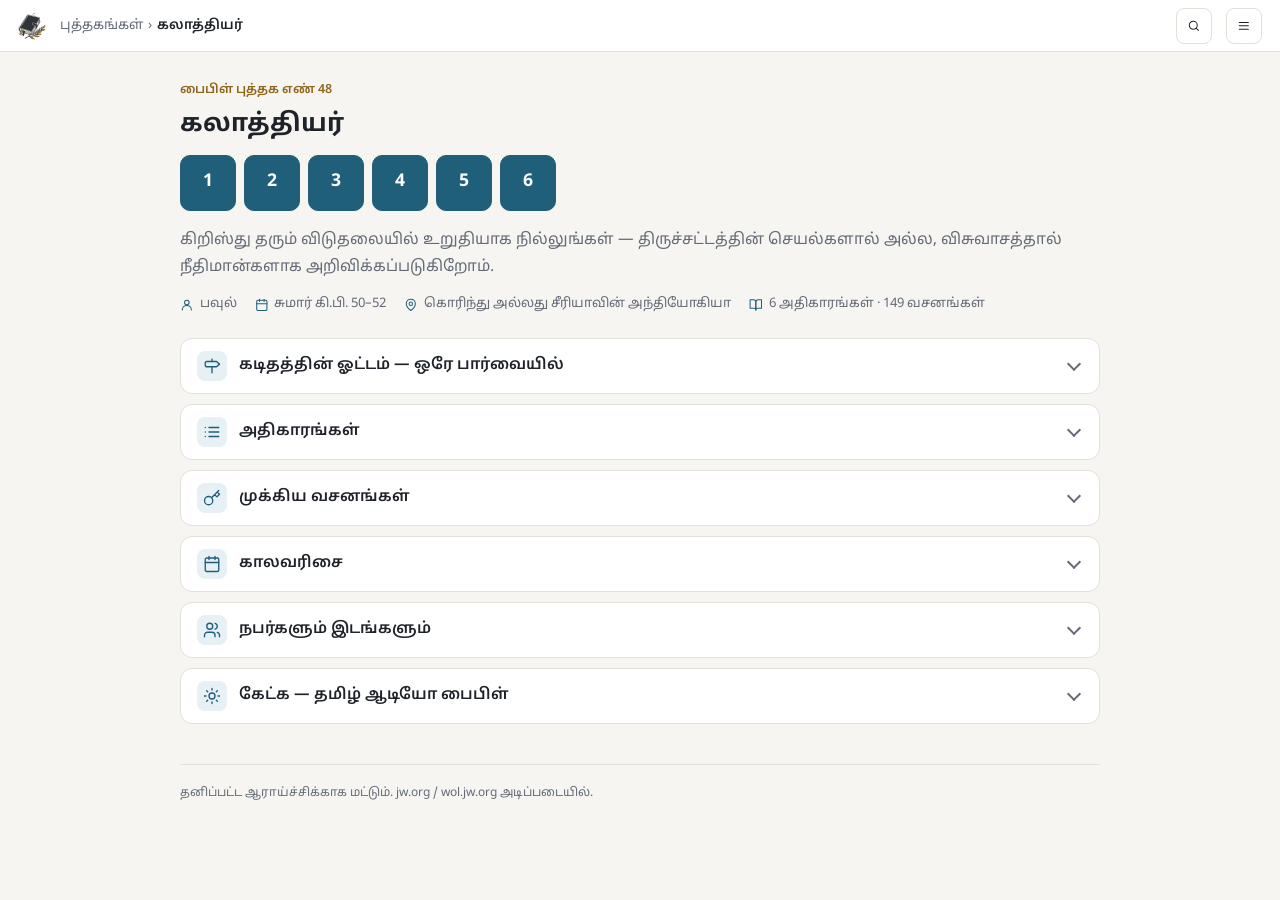
==== commit 2fcbf4bd: "ஆய்வு toolbar: brief/detailed switch and open-all in one row (icon-only on phones), hint below; cons" ====
--- a/books/galatians/index.html
+++ b/books/galatians/index.html
@@ -2,7 +2,7 @@
 <html lang="ta">
 <head>
 <meta charset="utf-8">
-<meta name="build" content="8e9b7fd8b3">
+<meta name="build" content="421deeae2a">
 <meta name="viewport" content="width=device-width,initial-scale=1">
 <title>கலாத்தியர் — ஆய்வு</title>
 <meta name="description" content="கலாத்தியர் புத்தகம் — முழுக் கண்ணோட்டம்: வாதத்தின் ஓட்டம், அதிகாரங்கள், முக்கிய வசனங்கள், காலவரிசை, நபர்கள்">
@@ -12,8 +12,8 @@
 <link rel="apple-touch-icon" href="../../assets/brand/apple-touch-icon.png">
 <link rel="preconnect" href="https://fonts.googleapis.com"><link rel="preconnect" href="https://fonts.gstatic.com" crossorigin>
 <link href="https://fonts.googleapis.com/css2?family=Noto+Sans+Tamil:wght@400;500;600;700&display=swap" rel="stylesheet">
-<link rel="stylesheet" href="../../assets/style.css?v=4db9609f">
-<script src="../../assets/app.js?v=6d97bc61"></script>
+<link rel="stylesheet" href="../../assets/style.css?v=93dad2c0">
+<script src="../../assets/app.js?v=54df41e8"></script>
 </head>
 <body data-book="48">
 <header class="bar"><a class="brand" href="../../" aria-label="முகப்பு"><img src="../../assets/brand/logo-96.png" alt="" width="28" height="28"></a><nav class="crumbs"><a class="c-home" href="../../">புத்தகங்கள்</a><span class="sep c-home">›</span><b>கலாத்தியர்</b></nav><div class="spacer"></div><button class="icon-btn" id="search-btn" aria-label="தேடு"><i data-i="search"></i></button><button class="icon-btn" id="reader-btn" aria-label="மெனு"><i data-i="menu"></i></button></header>
--- a/assets/style.css
+++ b/assets/style.css
@@ -506,3 +506,23 @@
 .rp-act.spin .i{animation:spin .8s linear infinite}
 @keyframes spin{to{transform:rotate(360deg)}}
 #reader-btn{padding:6px 9px}
+
+/* ---------- consistent buttons ---------- */
+:root{--btn-h:34px}
+.icon-btn,.seg button,.more-btn,.rp-act,.btn{min-height:var(--btn-h);border-radius:8px;font:600 13px/1.2 var(--sans)}
+.bar .icon-btn{width:36px;height:36px;padding:0;justify-content:center}
+.seg{border-radius:8px}
+.seg button{padding:0 14px}
+/* study toolbar */
+.toolbar{display:flex;align-items:center;justify-content:space-between;gap:10px;flex-wrap:wrap;margin:2px 0 6px}
+.toolbar .brief-seg{margin:0;display:inline-flex}
+.toolbar #expand-all{margin-left:auto;padding:0 12px}
+.hint{margin:0 0 6px;font-size:12.5px;color:var(--muted)}
+.audio-btn{min-height:30px}
+
+.toolbar{flex-wrap:nowrap}
+@media (max-width:480px){
+  .toolbar #expand-all span{display:none}
+  .toolbar #expand-all{width:var(--btn-h);padding:0;justify-content:center}
+  .toolbar .seg button{padding:0 12px}
+}
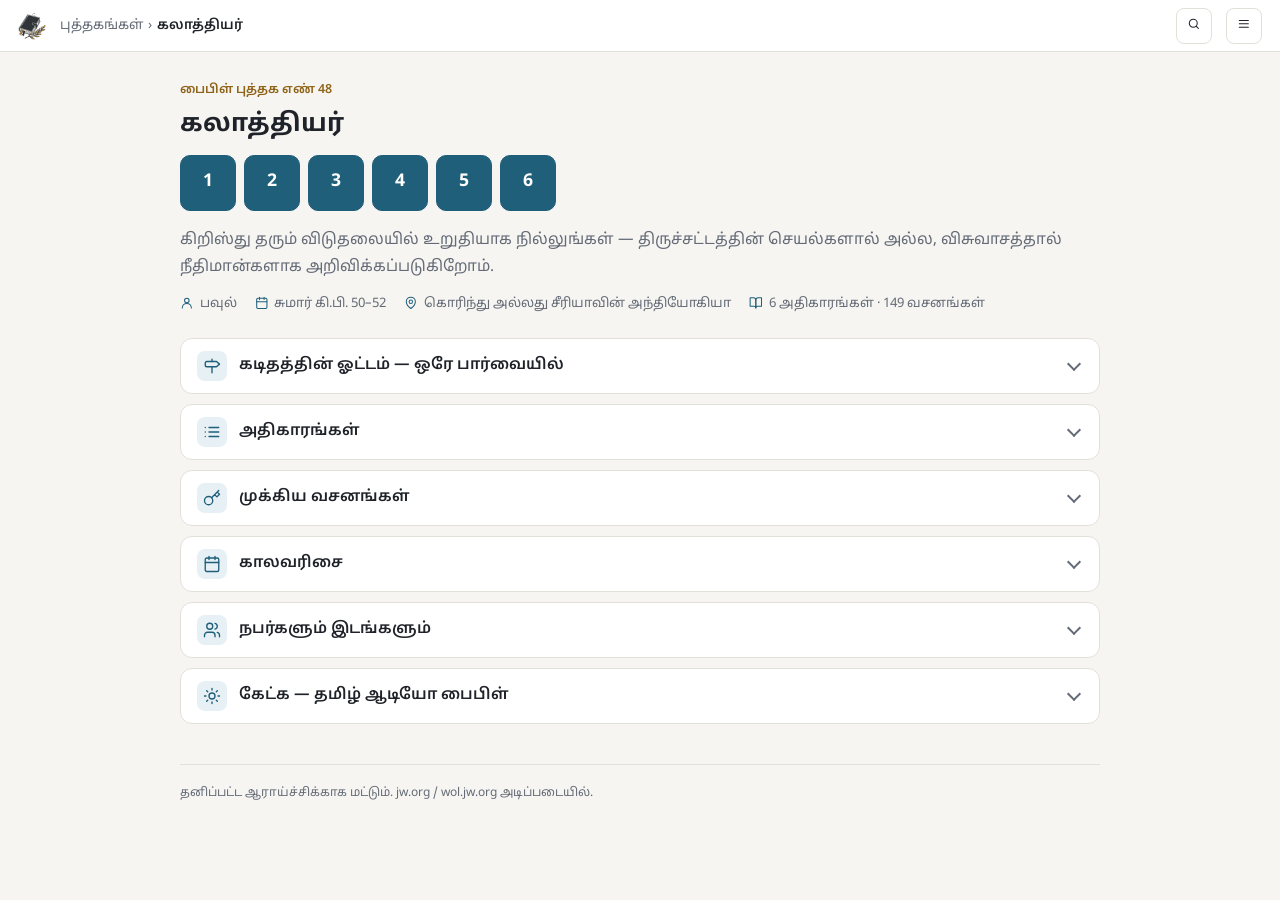
==== commit 40ffba2b: "Optical vertical alignment of icons next to Tamil text; re-show current tab when screen width change" ====
--- a/books/galatians/index.html
+++ b/books/galatians/index.html
@@ -2,7 +2,7 @@
 <html lang="ta">
 <head>
 <meta charset="utf-8">
-<meta name="build" content="421deeae2a">
+<meta name="build" content="49483987ed">
 <meta name="viewport" content="width=device-width,initial-scale=1">
 <title>கலாத்தியர் — ஆய்வு</title>
 <meta name="description" content="கலாத்தியர் புத்தகம் — முழுக் கண்ணோட்டம்: வாதத்தின் ஓட்டம், அதிகாரங்கள், முக்கிய வசனங்கள், காலவரிசை, நபர்கள்">
@@ -12,8 +12,8 @@
 <link rel="apple-touch-icon" href="../../assets/brand/apple-touch-icon.png">
 <link rel="preconnect" href="https://fonts.googleapis.com"><link rel="preconnect" href="https://fonts.gstatic.com" crossorigin>
 <link href="https://fonts.googleapis.com/css2?family=Noto+Sans+Tamil:wght@400;500;600;700&display=swap" rel="stylesheet">
-<link rel="stylesheet" href="../../assets/style.css?v=93dad2c0">
-<script src="../../assets/app.js?v=54df41e8"></script>
+<link rel="stylesheet" href="../../assets/style.css?v=ac786149">
+<script src="../../assets/app.js?v=b1388565"></script>
 </head>
 <body data-book="48">
 <header class="bar"><a class="brand" href="../../" aria-label="முகப்பு"><img src="../../assets/brand/logo-96.png" alt="" width="28" height="28"></a><nav class="crumbs"><a class="c-home" href="../../">புத்தகங்கள்</a><span class="sep c-home">›</span><b>கலாத்தியர்</b></nav><div class="spacer"></div><button class="icon-btn" id="search-btn" aria-label="தேடு"><i data-i="search"></i></button><button class="icon-btn" id="reader-btn" aria-label="மெனு"><i data-i="menu"></i></button></header>
--- a/assets/style.css
+++ b/assets/style.css
@@ -526,3 +526,46 @@
   .toolbar #expand-all{width:var(--btn-h);padding:0;justify-content:center}
   .toolbar .seg button{padding:0 12px}
 }
+
+/* pictures: fit the available area, never overflow or dominate */
+figure img{width:100%;height:auto;max-height:min(420px,60vh);object-fit:contain;background:var(--soft)}
+.fig-row figure img{max-height:260px}
+@media (max-width:860px){ figure img{max-height:50vh} }
+
+/* ---------- audio player (bottom bar) ---------- */
+.player{position:fixed;z-index:80;left:50%;transform:translateX(-50%);bottom:16px;width:min(620px,calc(100vw - 24px));display:flex;align-items:center;gap:6px;padding:8px 10px;background:var(--pane);border:1px solid var(--line);border-radius:16px;box-shadow:0 10px 34px rgba(0,0,0,.18)}
+.player[hidden]{display:none}
+.player audio{display:none}
+.pl-play{flex:none;width:44px;height:44px;border-radius:50%;border:0;background:var(--accent);color:var(--pane);display:grid;place-items:center;cursor:pointer}
+.pl-play .i{width:20px;height:20px;fill:currentColor;stroke:none}
+.pl-mid{flex:1;min-width:0;display:flex;flex-direction:column;gap:4px;padding:0 6px}
+.pl-top{display:flex;justify-content:space-between;gap:8px;font-size:12.5px;line-height:1.3}
+.pl-title{font-weight:600;white-space:nowrap;overflow:hidden;text-overflow:ellipsis}
+.pl-time{color:var(--muted);font-variant-numeric:tabular-nums;flex:none}
+.pl-seek{-webkit-appearance:none;appearance:none;width:100%;height:4px;border-radius:4px;background:linear-gradient(to right,var(--accent) var(--p,0%),var(--line) var(--p,0%));outline:none;margin:4px 0}
+.pl-seek::-webkit-slider-thumb{-webkit-appearance:none;width:14px;height:14px;border-radius:50%;background:var(--accent);border:2px solid var(--pane);box-shadow:0 0 0 1px var(--accent)}
+.pl-seek::-moz-range-thumb{width:12px;height:12px;border-radius:50%;background:var(--accent);border:2px solid var(--pane)}
+.pl-btn{flex:none;width:36px;height:36px;border:0;border-radius:10px;background:transparent;color:var(--text);display:grid;place-items:center;cursor:pointer;font:700 12px var(--sans)}
+.pl-btn:hover{background:var(--soft)}
+.pl-btn .i{width:20px;height:20px}
+.pl-speed{width:42px;color:var(--accent)}
+body.has-player .content,body.has-player .page,body.has-player .verses{padding-bottom:84px}
+body.has-player .update-bar{bottom:88px}
+@media (max-width:600px){
+  .player{bottom:calc(8px + env(safe-area-inset-bottom));width:calc(100% - 16px);border-radius:999px;padding:6px 8px 6px 6px;box-shadow:0 6px 24px rgba(0,0,0,.22)}
+  .pl-play{width:40px;height:40px}
+  .pl-btn{width:34px}
+  .pl-back{display:none}
+}
+/* book page list */
+.audio-list{display:grid;gap:8px;grid-template-columns:repeat(auto-fill,minmax(150px,1fr))}
+.audio-row{display:flex;align-items:center;gap:10px;flex-direction:row;padding:10px 14px;background:var(--pane);border:1px solid var(--line);border-radius:10px;font:600 14px var(--sans);color:var(--text);cursor:pointer;text-align:left}
+.audio-row .i{width:28px;height:28px;padding:7px;border-radius:50%;background:var(--accent);color:var(--pane);fill:currentColor;stroke:none}
+.audio-row:hover{border-color:var(--accent)}
+
+/* drawers always cover the player; hide it underneath while a drawer is open */
+body.noscroll .player{visibility:hidden}
+
+/* optical alignment: Tamil glyphs sit high in their line box, so icons next to Tamil text are raised slightly */
+.icon-btn > .i,.rp-act > .i,.continue-line > .i,.tabs button > .i,.pane-head a > .i,.meta .i,.btn > .i{position:relative;top:-1.5px}
+.icon-btn > span,.rp-act > span{line-height:1}
